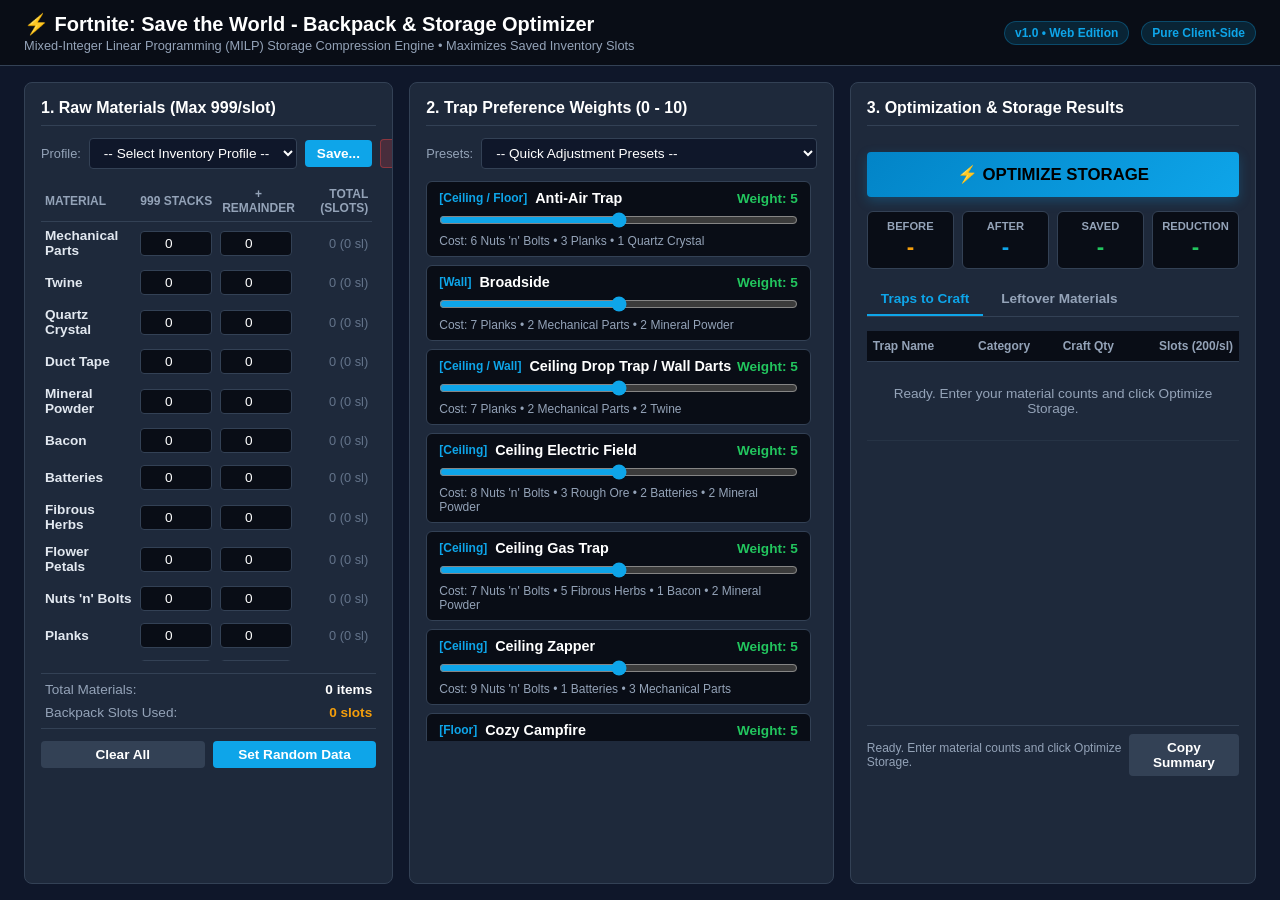
==== docs/index.html @ 81fbc513 "Initial commit" ====
<!DOCTYPE html>
<html lang="en">
<head>
    <meta charset="UTF-8">
    <meta name="viewport" content="width=device-width, initial-scale=1.0">
    <title>Fortnite: STW - Backpack & Storage Optimizer</title>
    <link rel="stylesheet" href="css/style.css">
    <!-- Favicon -->
    <link rel="icon" href="data:image/svg+xml,<svg xmlns=%22http://www.w3.org/2000/svg%22 viewBox=%220 0 100 100%22><text y=%22.9em%22 font-size=%2290%22>⚡</text></svg>">
</head>
<body>

    <!-- Top App Header -->
    <header class="app-header">
        <div class="header-left">
            <h1>⚡ Fortnite: Save the World - Backpack & Storage Optimizer</h1>
            <p>Mixed-Integer Linear Programming (MILP) Storage Compression Engine • Maximizes Saved Inventory Slots</p>
        </div>
        <div class="header-right">
            <span class="badge-version">v1.0 • Web Edition</span>
            <span class="badge-version">Pure Client-Side</span>
        </div>
    </header>

    <!-- 3-Column Layout -->
    <main class="optimizer-container">

        <!-- Column 1: Raw Materials Input -->
        <section class="panel-card">
            <div class="panel-header">
                <h2>1. Raw Materials (Max 999/slot)</h2>
            </div>

            <!-- Profile Selector -->
            <div class="profile-row">
                <label for="materialProfileSelect">Profile:</label>
                <select id="materialProfileSelect">
                    <option value="">-- Select Inventory Profile --</option>
                </select>
                <button id="saveProfileBtn" class="btn-primary" title="Save current quantities as a custom profile">Save...</button>
                <button id="deleteProfileBtn" class="btn-danger" title="Delete selected custom profile">Delete</button>
            </div>

            <!-- 12 Materials Table -->
            <div class="materials-list-container">
                <table class="materials-table">
                    <thead>
                        <tr>
                            <th>Material</th>
                            <th class="center">999 Stacks</th>
                            <th class="center">+ Remainder</th>
                            <th class="right">Total (Slots)</th>
                        </tr>
                    </thead>
                    <tbody id="materialsTableBody">
                        <!-- Rendered dynamically by app.js -->
                    </tbody>
                </table>
            </div>

            <!-- Bottom Stats -->
            <div class="stats-box">
                <div class="stats-label">Total Materials:</div>
                <div class="stats-val" id="totalItemsStat">0 items</div>
                <div class="stats-label">Backpack Slots Used:</div>
                <div class="stats-val highlight" id="totalSlotsStat">0 slots</div>
            </div>

            <!-- Quick Action Buttons -->
            <div class="panel-actions">
                <button id="clearMatsBtn" class="btn-secondary">Clear All</button>
                <button id="randomMatsBtn" class="btn-primary">Set Random Data</button>
            </div>
        </section>

        <!-- Column 2: Trap Preference Weights -->
        <section class="panel-card">
            <div class="panel-header">
                <h2>2. Trap Preference Weights (0 - 10)</h2>
            </div>

            <!-- Preset Selector -->
            <div class="profile-row">
                <label for="trapPresetSelect">Presets:</label>
                <select id="trapPresetSelect">
                    <option value="">-- Quick Adjustment Presets --</option>
                    <option value="all_5">Balanced (All Weights = 5)</option>
                    <option value="all_10">Max Crafting (All Weights = 10)</option>
                    <option value="damage">Damage Traps Heavy (Walls & Ceilings)</option>
                    <option value="floor_heavy">Floor Traps Heavy</option>
                </select>
            </div>

            <!-- 18 Traps Alphabetical List -->
            <div class="traps-list-container" id="trapsListContainer">
                <!-- Rendered dynamically by app.js -->
            </div>
        </section>

        <!-- Column 3: Optimization & Storage Results -->
        <section class="panel-card results-panel">
            <div class="panel-header">
                <h2>3. Optimization & Storage Results</h2>
            </div>

            <!-- Large Action Button -->
            <button id="optimizeBtn" class="btn-large">⚡ OPTIMIZE STORAGE</button>

            <!-- 4 Metric Cards -->
            <div class="metrics-grid">
                <div class="metric-card">
                    <div class="metric-card-title">Before</div>
                    <div class="metric-card-val warning" id="metricBefore">-</div>
                </div>
                <div class="metric-card">
                    <div class="metric-card-title">After</div>
                    <div class="metric-card-val accent" id="metricAfter">-</div>
                </div>
                <div class="metric-card">
                    <div class="metric-card-title">Saved</div>
                    <div class="metric-card-val success" id="metricSaved">-</div>
                </div>
                <div class="metric-card">
                    <div class="metric-card-title">Reduction</div>
                    <div class="metric-card-val success" id="metricReduction">-</div>
                </div>
            </div>

            <!-- Tabs: Traps to Craft & Leftovers -->
            <div class="tabs-header">
                <button class="tab-btn active" id="tabTrapsBtn">Traps to Craft</button>
                <button class="tab-btn" id="tabMatsBtn">Leftover Materials</button>
            </div>

            <!-- Tab 1: Traps Table -->
            <div class="tab-content active" id="tabTrapsContent">
                <table class="results-table">
                    <thead>
                        <tr>
                            <th>Trap Name</th>
                            <th class="center">Category</th>
                            <th class="center">Craft Qty</th>
                            <th class="right">Slots (200/sl)</th>
                        </tr>
                    </thead>
                    <tbody id="trapsTableBody">
                        <tr>
                            <td colspan="4" class="center" style="color:var(--text-muted); padding: 24px;">
                                Ready. Enter your material counts and click Optimize Storage.
                            </td>
                        </tr>
                    </tbody>
                </table>
            </div>

            <!-- Tab 2: Leftovers Table -->
            <div class="tab-content" id="tabMatsContent">
                <table class="results-table">
                    <thead>
                        <tr>
                            <th>Material</th>
                            <th class="center">Remaining</th>
                            <th class="center">Slots (999/sl)</th>
                            <th class="right">Consumed</th>
                        </tr>
                    </thead>
                    <tbody id="leftoversTableBody">
                        <tr>
                            <td colspan="4" class="center" style="color:var(--text-muted); padding: 24px;">
                                Ready. Enter your material counts and click Optimize Storage.
                            </td>
                        </tr>
                    </tbody>
                </table>
            </div>

            <!-- Bottom Status Bar & Copy Button -->
            <div class="status-bar">
                <span id="statusText">Ready. Enter material counts and click Optimize Storage.</span>
                <button id="copySummaryBtn" class="btn-secondary">Copy Summary</button>
            </div>
        </section>

    </main>

    <!-- Scripts: Offline local solver first, with fallback to CDN -->
    <script src="js/solver.js"></script>
    <script>
        // Fallback to CDN if local solver.js fails to load
        if (typeof solver === 'undefined') {
            document.write('<script src="https://cdn.jsdelivr.net/npm/javascript-lp-solver@0.4.24/prod/solver.js"><\/script>');
        }
    </script>
    <script src="js/recipes.js"></script>
    <script src="js/optimizer.js"></script>
    <script src="js/app.js"></script>
</body>
</html>
---- docs/css/style.css ----
/* Fortnite STW Backpack & Storage Optimizer - Stylesheet */

:root {
    --bg-dark: #0f172a;
    --card-bg: #1e293b;
    --header-bg: #090d16;
    --border-color: #334155;
    --border-hover: #475569;
    --text-main: #f8fafc;
    --text-muted: #94a3b8;
    --accent: #0ea5e9;
    --accent-hover: #0284c7;
    --success: #22c55e;
    --warning: #f59e0b;
    --danger: #ef4444;
    --radius: 8px;
    --font-family: -apple-system, BlinkMacSystemFont, "Segoe UI", Roboto, "Helvetica Neue", Arial, sans-serif;
}

* {
    box-sizing: border-box;
    margin: 0;
    padding: 0;
}

body {
    background-color: var(--bg-dark);
    color: var(--text-main);
    font-family: var(--font-family);
    min-height: 100vh;
    display: flex;
    flex-direction: column;
}

/* App Header */
header.app-header {
    background-color: var(--header-bg);
    border-bottom: 1px solid var(--border-color);
    padding: 12px 24px;
    display: flex;
    justify-content: space-between;
    align-items: center;
    flex-wrap: wrap;
    gap: 12px;
}

.header-left h1 {
    font-size: 1.25rem;
    font-weight: 700;
    color: #fff;
    display: flex;
    align-items: center;
    gap: 8px;
}

.header-left p {
    font-size: 0.8rem;
    color: var(--text-muted);
    margin-top: 2px;
}

.header-right {
    display: flex;
    align-items: center;
    gap: 12px;
}

.badge-version {
    background: rgba(14, 165, 233, 0.15);
    color: var(--accent);
    border: 1px solid rgba(14, 165, 233, 0.3);
    padding: 4px 10px;
    border-radius: 9999px;
    font-size: 0.75rem;
    font-weight: 600;
}

/* Main 3-Column Grid */
main.optimizer-container {
    flex: 1;
    display: grid;
    grid-template-columns: 1fr 1.15fr 1.1fr;
    gap: 16px;
    padding: 16px 24px;
}

@media (max-width: 1200px) {
    main.optimizer-container {
        grid-template-columns: 1fr;
    }
}

/* Section Cards */
.panel-card {
    background-color: var(--card-bg);
    border: 1px solid var(--border-color);
    border-radius: var(--radius);
    display: flex;
    flex-direction: column;
    padding: 16px;
    overflow: hidden;
}

.panel-header {
    margin-bottom: 12px;
    border-bottom: 1px solid var(--border-color);
    padding-bottom: 8px;
}

.panel-header h2 {
    font-size: 1rem;
    font-weight: 700;
    color: #fff;
}

/* Profile Selector Row */
.profile-row {
    display: flex;
    align-items: center;
    gap: 8px;
    margin-bottom: 12px;
}

.profile-row label {
    font-size: 0.8rem;
    color: var(--text-muted);
    white-space: nowrap;
}

select, input[type="text"] {
    background: #0f172a;
    border: 1px solid var(--border-color);
    color: #fff;
    border-radius: 4px;
    padding: 6px 10px;
    font-size: 0.85rem;
    outline: none;
    transition: border-color 0.15s;
}

select:focus, input[type="text"]:focus {
    border-color: var(--accent);
}

select {
    flex: 1;
}

/* Buttons */
button {
    font-family: inherit;
    font-size: 0.85rem;
    font-weight: 600;
    border: none;
    border-radius: 4px;
    padding: 6px 12px;
    cursor: pointer;
    transition: all 0.15s ease;
    display: inline-flex;
    align-items: center;
    justify-content: center;
    gap: 6px;
}

.btn-primary {
    background-color: var(--accent);
    color: #fff;
}
.btn-primary:hover {
    background-color: var(--accent-hover);
}

.btn-secondary {
    background-color: #334155;
    color: #fff;
}
.btn-secondary:hover {
    background-color: #475569;
}

.btn-danger {
    background-color: rgba(239, 68, 68, 0.2);
    color: var(--danger);
    border: 1px solid rgba(239, 68, 68, 0.4);
}
.btn-danger:hover {
    background-color: rgba(239, 68, 68, 0.35);
}

.btn-large {
    padding: 12px 20px;
    font-size: 1.05rem;
    font-weight: 700;
    width: 100%;
    background: linear-gradient(135deg, #0284c7, #0ea5e9);
    box-shadow: 0 4px 12px rgba(14, 165, 233, 0.25);
}
.btn-large:hover {
    filter: brightness(1.1);
}

/* Materials Table / List */
.materials-list-container {
    flex: 1;
    overflow-y: auto;
    max-height: 480px;
    padding-right: 4px;
}

.materials-table {
    width: 100%;
    border-collapse: collapse;
}

.materials-table th {
    font-size: 0.75rem;
    text-transform: uppercase;
    color: var(--text-muted);
    font-weight: 600;
    padding: 6px 4px;
    text-align: left;
    border-bottom: 1px solid var(--border-color);
}

.materials-table th.center { text-align: center; }
.materials-table th.right { text-align: right; }

.materials-table td {
    padding: 6px 4px;
    vertical-align: middle;
}

.materials-table tr:hover {
    background-color: rgba(255, 255, 255, 0.02);
}

.mat-name {
    font-size: 0.85rem;
    font-weight: 600;
    color: #e2e8f0;
}

.num-input {
    width: 72px;
    background: #090d16;
    border: 1px solid var(--border-color);
    color: #fff;
    border-radius: 4px;
    padding: 4px 6px;
    font-size: 0.85rem;
    text-align: center;
}

.num-input:focus {
    border-color: var(--accent);
}

.slot-badge {
    font-size: 0.8rem;
    color: var(--text-muted);
    text-align: right;
    white-space: nowrap;
}

/* Material Panel Footer Stats */
.stats-box {
    margin-top: 12px;
    border-top: 1px solid var(--border-color);
    border-bottom: 1px solid var(--border-color);
    padding: 8px 4px;
    display: grid;
    grid-template-columns: 1fr 1fr;
    gap: 8px;
    font-size: 0.85rem;
}

.stats-label {
    color: var(--text-muted);
}

.stats-val {
    font-weight: 700;
    color: #fff;
    text-align: right;
}

.stats-val.highlight {
    color: var(--warning);
}

.panel-actions {
    display: flex;
    gap: 8px;
    margin-top: 12px;
}

.panel-actions button {
    flex: 1;
}

/* Trap Preference Panel */
.traps-list-container {
    flex: 1;
    overflow-y: auto;
    max-height: 560px;
    padding-right: 6px;
    display: flex;
    flex-direction: column;
    gap: 8px;
}

.trap-card {
    background: #090d16;
    border: 1px solid var(--border-color);
    border-radius: 6px;
    padding: 8px 12px;
    display: flex;
    flex-direction: column;
    gap: 6px;
}

.trap-card:hover {
    border-color: var(--border-hover);
}

.trap-card-header {
    display: flex;
    justify-content: space-between;
    align-items: center;
}

.trap-title-area {
    display: flex;
    align-items: center;
    gap: 8px;
}

.trap-category {
    font-size: 0.75rem;
    color: var(--accent);
    font-weight: 600;
}

.trap-name {
    font-size: 0.9rem;
    font-weight: 700;
    color: #fff;
}

.weight-badge {
    font-size: 0.85rem;
    font-weight: 700;
    color: var(--success);
}

.weight-badge.zero {
    color: var(--text-muted);
}

.trap-slider-row {
    display: flex;
    align-items: center;
    gap: 12px;
}

.trap-slider {
    flex: 1;
    accent-color: var(--accent);
    cursor: pointer;
}

.trap-cost-row {
    font-size: 0.75rem;
    color: var(--text-muted);
    text-align: left;
    display: flex;
    align-items: center;
    flex-wrap: wrap;
    gap: 6px;
}

/* Results Panel */
.results-panel {
    display: flex;
    flex-direction: column;
    gap: 14px;
}

.metrics-grid {
    display: grid;
    grid-template-columns: repeat(4, 1fr);
    gap: 8px;
}

.metric-card {
    background: #090d16;
    border: 1px solid var(--border-color);
    border-radius: 6px;
    padding: 8px 6px;
    text-align: center;
}

.metric-card-title {
    font-size: 0.7rem;
    color: var(--text-muted);
    text-transform: uppercase;
    font-weight: 600;
}

.metric-card-val {
    font-size: 1.4rem;
    font-weight: 800;
    margin-top: 2px;
}

.metric-card-val.warning { color: var(--warning); }
.metric-card-val.accent { color: var(--accent); }
.metric-card-val.success { color: var(--success); }

/* Tabs */
.tabs-header {
    display: flex;
    border-bottom: 1px solid var(--border-color);
    gap: 4px;
}

.tab-btn {
    background: transparent;
    color: var(--text-muted);
    border: none;
    border-bottom: 2px solid transparent;
    border-radius: 0;
    padding: 8px 14px;
    font-size: 0.85rem;
}

.tab-btn:hover {
    color: #fff;
}

.tab-btn.active {
    color: var(--accent);
    border-bottom-color: var(--accent);
}

.tab-content {
    display: none;
    flex: 1;
    overflow-y: auto;
    max-height: 380px;
}

.tab-content.active {
    display: block;
}

/* Results Tables */
.results-table {
    width: 100%;
    border-collapse: collapse;
    font-size: 0.85rem;
}

.results-table th {
    background: #090d16;
    border-bottom: 1px solid var(--border-color);
    padding: 8px 6px;
    text-align: left;
    font-size: 0.75rem;
    color: var(--text-muted);
    font-weight: 600;
}

.results-table th.center { text-align: center; }
.results-table th.right { text-align: right; }

.results-table td {
    padding: 8px 6px;
    border-bottom: 1px solid rgba(51, 65, 85, 0.4);
}

.results-table td.center { text-align: center; }
.results-table td.right { text-align: right; }

.results-table tr:hover {
    background: rgba(255, 255, 255, 0.02);
}

/* Status Bar */
.status-bar {
    display: flex;
    justify-content: space-between;
    align-items: center;
    border-top: 1px solid var(--border-color);
    padding-top: 8px;
    font-size: 0.75rem;
    color: var(--text-muted);
}

/* Custom Scrollbars */
::-webkit-scrollbar {
    width: 6px;
    height: 6px;
}

::-webkit-scrollbar-track {
    background: transparent;
}

::-webkit-scrollbar-thumb {
    background: #334155;
    border-radius: 3px;
}

::-webkit-scrollbar-thumb:hover {
    background: #475569;
}
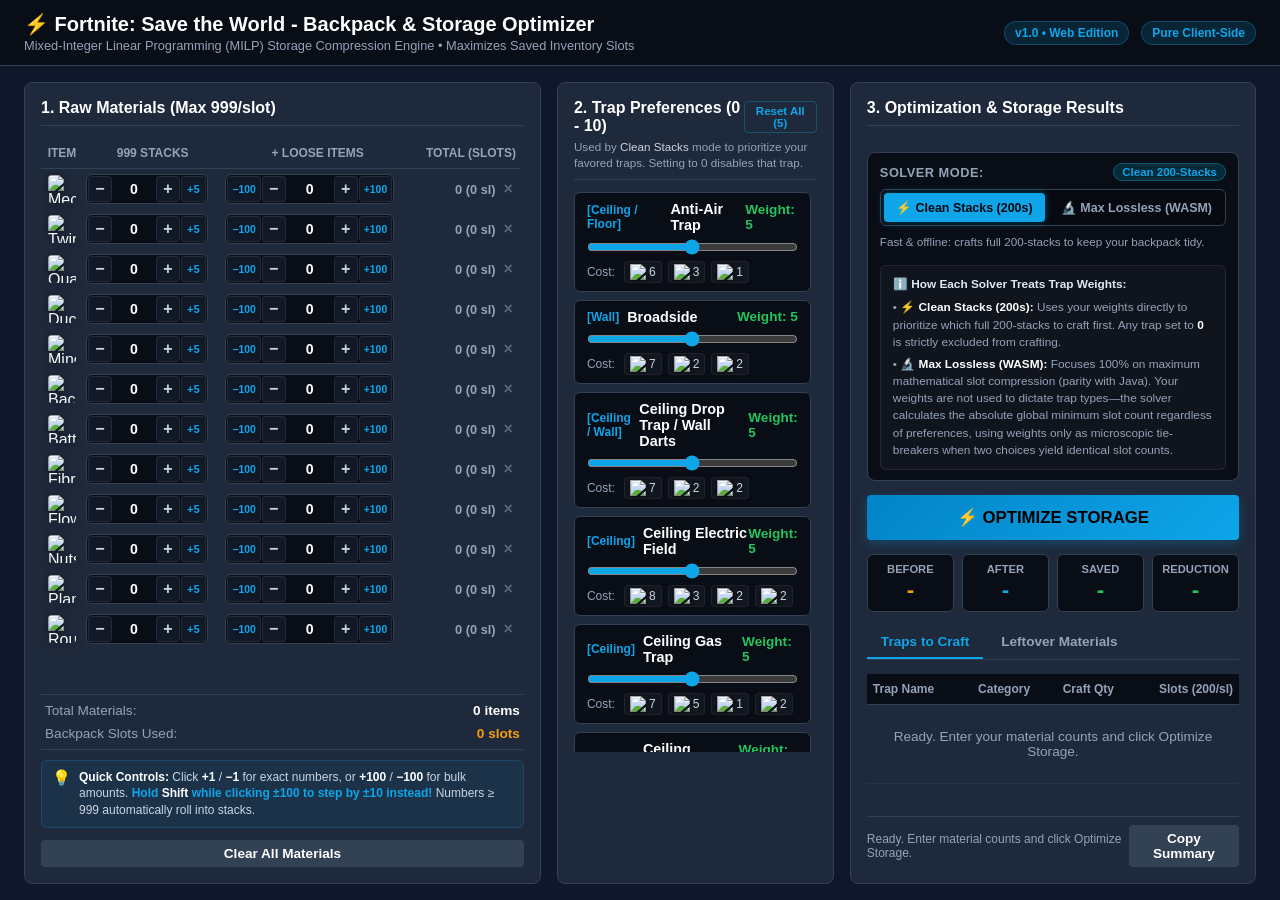
==== commit a9321b85: "More user-friendly GUI but still problems with very large inventories" ====
--- a/docs/index.html
+++ b/docs/index.html
@@ -31,24 +31,14 @@
                 <h2>1. Raw Materials (Max 999/slot)</h2>
             </div>
 
-            <!-- Profile Selector -->
-            <div class="profile-row">
-                <label for="materialProfileSelect">Profile:</label>
-                <select id="materialProfileSelect">
-                    <option value="">-- Select Inventory Profile --</option>
-                </select>
-                <button id="saveProfileBtn" class="btn-primary" title="Save current quantities as a custom profile">Save...</button>
-                <button id="deleteProfileBtn" class="btn-danger" title="Delete selected custom profile">Delete</button>
-            </div>
-
-            <!-- 12 Materials Table -->
+            <!-- 12 Materials Table with Tactile Steppers -->
             <div class="materials-list-container">
                 <table class="materials-table">
                     <thead>
                         <tr>
-                            <th>Material</th>
+                            <th class="center" style="width: 42px;">Item</th>
                             <th class="center">999 Stacks</th>
-                            <th class="center">+ Remainder</th>
+                            <th class="center">+ Loose Items</th>
                             <th class="right">Total (Slots)</th>
                         </tr>
                     </thead>
@@ -66,32 +56,31 @@
                 <div class="stats-val highlight" id="totalSlotsStat">0 slots</div>
             </div>
 
-            <!-- Quick Action Buttons -->
+            <!-- Tip Box for Steppers -->
+            <div class="tip-box">
+                <span class="tip-icon">💡</span>
+                <span class="tip-text">
+                    <strong>Quick Controls:</strong> Click <strong>+1</strong> / <strong>−1</strong> for exact numbers, or <strong>+100</strong> / <strong>−100</strong> for bulk amounts. <em>Hold <strong>Shift</strong> while clicking ±100 to step by ±10 instead!</em> Numbers ≥ 999 automatically roll into stacks.
+                </span>
+            </div>
+
+            <!-- Action Buttons -->
             <div class="panel-actions">
-                <button id="clearMatsBtn" class="btn-secondary">Clear All</button>
-                <button id="randomMatsBtn" class="btn-primary">Set Random Data</button>
+                <button id="clearMatsBtn" class="btn-secondary">Clear All Materials</button>
             </div>
         </section>
 
         <!-- Column 2: Trap Preference Weights -->
         <section class="panel-card">
             <div class="panel-header">
-                <h2>2. Trap Preference Weights (0 - 10)</h2>
-            </div>
-
-            <!-- Preset Selector -->
-            <div class="profile-row">
-                <label for="trapPresetSelect">Presets:</label>
-                <select id="trapPresetSelect">
-                    <option value="">-- Quick Adjustment Presets --</option>
-                    <option value="all_5">Balanced (All Weights = 5)</option>
-                    <option value="all_10">Max Crafting (All Weights = 10)</option>
-                    <option value="damage">Damage Traps Heavy (Walls & Ceilings)</option>
-                    <option value="floor_heavy">Floor Traps Heavy</option>
-                </select>
-            </div>
-
-            <!-- 18 Traps Alphabetical List -->
+                <div style="display:flex; justify-content:space-between; align-items:center;">
+                    <h2>2. Trap Preferences (0 - 10)</h2>
+                    <button id="resetWeightsBtn" class="btn-small-link" title="Reset all trap weights to balanced default (5)">Reset All (5)</button>
+                </div>
+                <p class="panel-subtitle">Used by <em>Clean Stacks</em> mode to prioritize your favored traps. Setting to 0 disables that trap.</p>
+            </div>
+
+            <!-- 17 Traps Alphabetical List -->
             <div class="traps-list-container" id="trapsListContainer">
                 <!-- Rendered dynamically by app.js -->
             </div>
@@ -101,6 +90,32 @@
         <section class="panel-card results-panel">
             <div class="panel-header">
                 <h2>3. Optimization & Storage Results</h2>
+            </div>
+
+            <!-- Optimization Mode Selector -->
+            <div class="solver-mode-box">
+                <div class="solver-mode-header">
+                    <span class="solver-mode-title">Solver Mode:</span>
+                    <span class="mode-badge" id="currentModeBadge">Clean 200-Stacks</span>
+                </div>
+                <div class="mode-toggle-group">
+                    <button type="button" class="mode-toggle-btn active" id="modeCleanBtn" data-mode="clean_stacks">
+                        ⚡ Clean Stacks (200s)
+                    </button>
+                    <button type="button" class="mode-toggle-btn" id="modeWasmBtn" data-mode="exact_wasm">
+                        🔬 Max Lossless (WASM)
+                    </button>
+                </div>
+                <p class="solver-mode-caption" id="solverModeCaption">
+                    Fast &amp; offline: crafts full 200-stacks to keep your backpack tidy.
+                </p>
+
+                <!-- Verbose Weights & Solver Tip -->
+                <div class="solver-weights-tip">
+                    <div class="tip-title">ℹ️ How Each Solver Treats Trap Weights:</div>
+                    <p>• <strong>⚡ Clean Stacks (200s):</strong> Uses your weights directly to prioritize which full 200-stacks to craft first. Any trap set to <strong>0</strong> is strictly excluded from crafting.</p>
+                    <p>• <strong>🔬 Max Lossless (WASM):</strong> Focuses 100% on maximum mathematical slot compression (parity with Java). Your weights are not used to dictate trap types—the solver calculates the absolute global minimum slot count regardless of preferences, using weights only as microscopic tie-breakers when two choices yield identical slot counts.</p>
+                </div>
             </div>
 
             <!-- Large Action Button -->
--- a/docs/css/style.css
+++ b/docs/css/style.css
@@ -79,7 +79,7 @@
 main.optimizer-container {
     flex: 1;
     display: grid;
-    grid-template-columns: 1fr 1.15fr 1.1fr;
+    grid-template-columns: 1.4fr 0.75fr 1.1fr;
     gap: 16px;
     padding: 16px 24px;
 }
@@ -199,11 +199,39 @@
     filter: brightness(1.1);
 }
 
+.btn-small-link {
+    background: transparent;
+    color: var(--accent);
+    border: 1px solid rgba(0, 210, 255, 0.25);
+    border-radius: 4px;
+    padding: 3px 8px;
+    font-size: 0.72rem;
+    font-weight: 700;
+    cursor: pointer;
+    transition: all 0.15s ease;
+}
+
+.btn-small-link:hover {
+    background: rgba(0, 210, 255, 0.15);
+    border-color: var(--accent);
+    color: #fff;
+}
+
+/* Hide default browser up/down arrows */
+input[type=number]::-webkit-inner-spin-button, 
+input[type=number]::-webkit-outer-spin-button { 
+    -webkit-appearance: none; 
+    margin: 0; 
+}
+input[type=number] {
+    -moz-appearance: textfield;
+}
+
 /* Materials Table / List */
 .materials-list-container {
     flex: 1;
     overflow-y: auto;
-    max-height: 480px;
+    max-height: 560px;
     padding-right: 4px;
 }
 
@@ -217,7 +245,7 @@
     text-transform: uppercase;
     color: var(--text-muted);
     font-weight: 600;
-    padding: 6px 4px;
+    padding: 8px 4px;
     text-align: left;
     border-bottom: 1px solid var(--border-color);
 }
@@ -226,40 +254,283 @@
 .materials-table th.right { text-align: right; }
 
 .materials-table td {
-    padding: 6px 4px;
+    padding: 5px 3px;
     vertical-align: middle;
 }
 
 .materials-table tr:hover {
-    background-color: rgba(255, 255, 255, 0.02);
+    background-color: rgba(255, 255, 255, 0.03);
 }
 
 .mat-name {
     font-size: 0.85rem;
     font-weight: 600;
     color: #e2e8f0;
-}
-
-.num-input {
-    width: 72px;
+    white-space: nowrap;
+}
+
+.mat-icon-cell {
+    width: 38px;
+    text-align: center;
+    padding: 2px 4px;
+}
+
+.mat-icon {
+    width: 28px;
+    height: 28px;
+    object-fit: contain;
+    vertical-align: middle;
+    filter: drop-shadow(0 2px 4px rgba(0, 0, 0, 0.45));
+    transition: transform 0.15s ease;
+    border-radius: 4px;
+    cursor: help;
+    display: inline-block;
+}
+
+.mat-icon:hover {
+    transform: scale(1.25);
+}
+
+.cost-item {
+    display: inline-flex;
+    align-items: center;
+    gap: 3px;
+    background: rgba(255, 255, 255, 0.04);
+    padding: 2px 5px;
+    border-radius: 4px;
+    border: 1px solid rgba(255, 255, 255, 0.06);
+    font-size: 0.75rem;
+    color: #cbd5e1;
+}
+
+.cost-icon {
+    width: 16px;
+    height: 16px;
+    object-fit: contain;
+    vertical-align: middle;
+    filter: drop-shadow(0 1px 2px rgba(0, 0, 0, 0.5));
+}
+
+/* Tactile Stepper Box */
+.stepper-box {
+    display: inline-flex;
+    align-items: center;
     background: #090d16;
     border: 1px solid var(--border-color);
-    color: #fff;
-    border-radius: 4px;
-    padding: 4px 6px;
-    font-size: 0.85rem;
+    border-radius: 6px;
+    padding: 1px;
+    gap: 1px;
+    transition: border-color 0.2s ease, box-shadow 0.2s ease;
+}
+
+.stepper-box:focus-within {
+    border-color: var(--accent);
+    box-shadow: 0 0 6px rgba(0, 210, 255, 0.25);
+}
+
+.step-btn {
+    width: 24px;
+    height: 26px;
+    background: #111827;
+    border: 1px solid rgba(255, 255, 255, 0.08);
+    color: #cbd5e1;
+    font-size: 1rem;
+    font-weight: 800;
+    line-height: 1;
+    border-radius: 4px;
+    cursor: pointer;
+    display: flex;
+    align-items: center;
+    justify-content: center;
+    transition: all 0.15s ease;
+    user-select: none;
+    padding: 0;
+}
+
+.step-btn:hover {
+    background: var(--accent);
+    color: #050811;
+    border-color: var(--accent);
+}
+
+.step-btn:active {
+    transform: scale(0.92);
+}
+
+.step-input {
+    width: 42px;
+    background: transparent;
+    border: none;
+    color: #fff;
+    font-size: 0.88rem;
+    font-weight: 700;
     text-align: center;
-}
-
-.num-input:focus {
+    padding: 2px 2px;
+    outline: none;
+}
+
+.step-input.loose-input {
+    width: 46px;
+}
+
+.step-quick-btn {
+    background: #111827;
+    border: 1px solid rgba(255, 255, 255, 0.08);
+    color: var(--accent);
+    font-size: 0.7rem;
+    font-weight: 700;
+    padding: 0 5px;
+    height: 26px;
+    border-radius: 4px;
+    cursor: pointer;
+    transition: all 0.15s ease;
+    user-select: none;
+}
+
+.step-quick-btn:hover {
+    background: rgba(0, 210, 255, 0.2);
     border-color: var(--accent);
+}
+
+.step-quick-btn:active {
+    transform: scale(0.92);
+}
+
+/* Loose 100/10 Buttons */
+.step-btn-100 {
+    font-size: 0.65rem;
+    font-weight: 700;
+    padding: 0 4px;
+    height: 26px;
+    background: #111827;
+    border: 1px solid rgba(255, 255, 255, 0.08);
+    color: var(--accent);
+    border-radius: 4px;
+    cursor: pointer;
+    display: inline-flex;
+    align-items: center;
+    justify-content: center;
+    transition: all 0.15s ease;
+    user-select: none;
+    white-space: nowrap;
+}
+
+.step-btn-100:hover {
+    background: rgba(0, 210, 255, 0.2);
+    border-color: var(--accent);
+    color: #fff;
+}
+
+.step-btn-100:active {
+    transform: scale(0.92);
+}
+
+/* Helper Tip Box */
+.tip-box {
+    background: rgba(14, 165, 233, 0.08);
+    border: 1px solid rgba(14, 165, 233, 0.2);
+    border-radius: 6px;
+    padding: 8px 10px;
+    margin-top: 10px;
+    display: flex;
+    align-items: flex-start;
+    gap: 8px;
+    font-size: 0.75rem;
+    line-height: 1.4;
+    color: #cbd5e1;
+}
+
+.tip-icon {
+    font-size: 0.95rem;
+    flex-shrink: 0;
+    line-height: 1.2;
+}
+
+.tip-text strong {
+    color: #fff;
+}
+
+.tip-text em {
+    color: var(--accent);
+    font-style: normal;
+    font-weight: 600;
+}
+
+.panel-subtitle {
+    font-size: 0.73rem;
+    color: var(--text-muted);
+    margin-top: 4px;
+    line-height: 1.35;
+}
+
+.panel-subtitle em {
+    color: #cbd5e1;
+    font-style: normal;
+}
+
+/* Solver Weights Explanation Card */
+.solver-weights-tip {
+    background: rgba(255, 255, 255, 0.03);
+    border: 1px solid rgba(255, 255, 255, 0.08);
+    border-radius: 6px;
+    padding: 10px 12px;
+    margin-top: 8px;
+    font-size: 0.74rem;
+    line-height: 1.45;
+    color: #94a3b8;
+}
+
+.solver-weights-tip .tip-title {
+    font-weight: 700;
+    color: #e2e8f0;
+    margin-bottom: 6px;
+    display: flex;
+    align-items: center;
+    gap: 5px;
+}
+
+.solver-weights-tip p {
+    margin: 5px 0 0 0;
+}
+
+.solver-weights-tip strong {
+    color: #fff;
+}
+
+.total-cell {
+    display: flex;
+    align-items: center;
+    justify-content: flex-end;
+    gap: 4px;
 }
 
 .slot-badge {
     font-size: 0.8rem;
     color: var(--text-muted);
-    text-align: right;
+    font-weight: 600;
     white-space: nowrap;
+}
+
+.row-clear-btn {
+    background: transparent;
+    border: none;
+    color: var(--text-muted);
+    font-size: 1rem;
+    cursor: pointer;
+    padding: 0 4px;
+    line-height: 1;
+    border-radius: 4px;
+    transition: all 0.15s;
+    opacity: 0.5;
+}
+
+.materials-table tr:hover .row-clear-btn {
+    opacity: 1;
+}
+
+.row-clear-btn:hover {
+    color: var(--danger);
+    background: rgba(255, 75, 75, 0.15);
 }
 
 /* Material Panel Footer Stats */
@@ -386,6 +657,85 @@
     gap: 14px;
 }
 
+/* Solver Mode Selector */
+.solver-mode-box {
+    background: #090d16;
+    border: 1px solid var(--border-color);
+    border-radius: 8px;
+    padding: 10px 12px;
+    display: flex;
+    flex-direction: column;
+    gap: 8px;
+}
+
+.solver-mode-header {
+    display: flex;
+    justify-content: space-between;
+    align-items: center;
+}
+
+.solver-mode-title {
+    font-size: 0.8rem;
+    font-weight: 700;
+    color: var(--text-muted);
+    text-transform: uppercase;
+    letter-spacing: 0.5px;
+}
+
+.mode-badge {
+    font-size: 0.72rem;
+    font-weight: 700;
+    padding: 2px 8px;
+    border-radius: 12px;
+    background: rgba(0, 210, 255, 0.15);
+    color: var(--accent);
+    border: 1px solid rgba(0, 210, 255, 0.3);
+}
+
+.mode-toggle-group {
+    display: flex;
+    gap: 6px;
+    background: #060910;
+    padding: 3px;
+    border-radius: 6px;
+    border: 1px solid var(--border-color);
+}
+
+.mode-toggle-btn {
+    flex: 1;
+    background: transparent;
+    border: none;
+    border-radius: 4px;
+    color: var(--text-muted);
+    padding: 7px 10px;
+    font-size: 0.78rem;
+    font-weight: 700;
+    cursor: pointer;
+    transition: all 0.2s ease;
+    text-align: center;
+    white-space: nowrap;
+}
+
+.mode-toggle-btn:hover {
+    color: #fff;
+    background: rgba(255, 255, 255, 0.05);
+}
+
+.mode-toggle-btn.active {
+    background: var(--accent);
+    color: #050811;
+    font-weight: 800;
+    box-shadow: 0 0 10px rgba(0, 210, 255, 0.3);
+}
+
+.solver-mode-caption {
+    font-size: 0.73rem;
+    color: var(--text-muted);
+    margin: 0;
+    line-height: 1.3;
+}
+
+
 .metrics-grid {
     display: grid;
     grid-template-columns: repeat(4, 1fr);
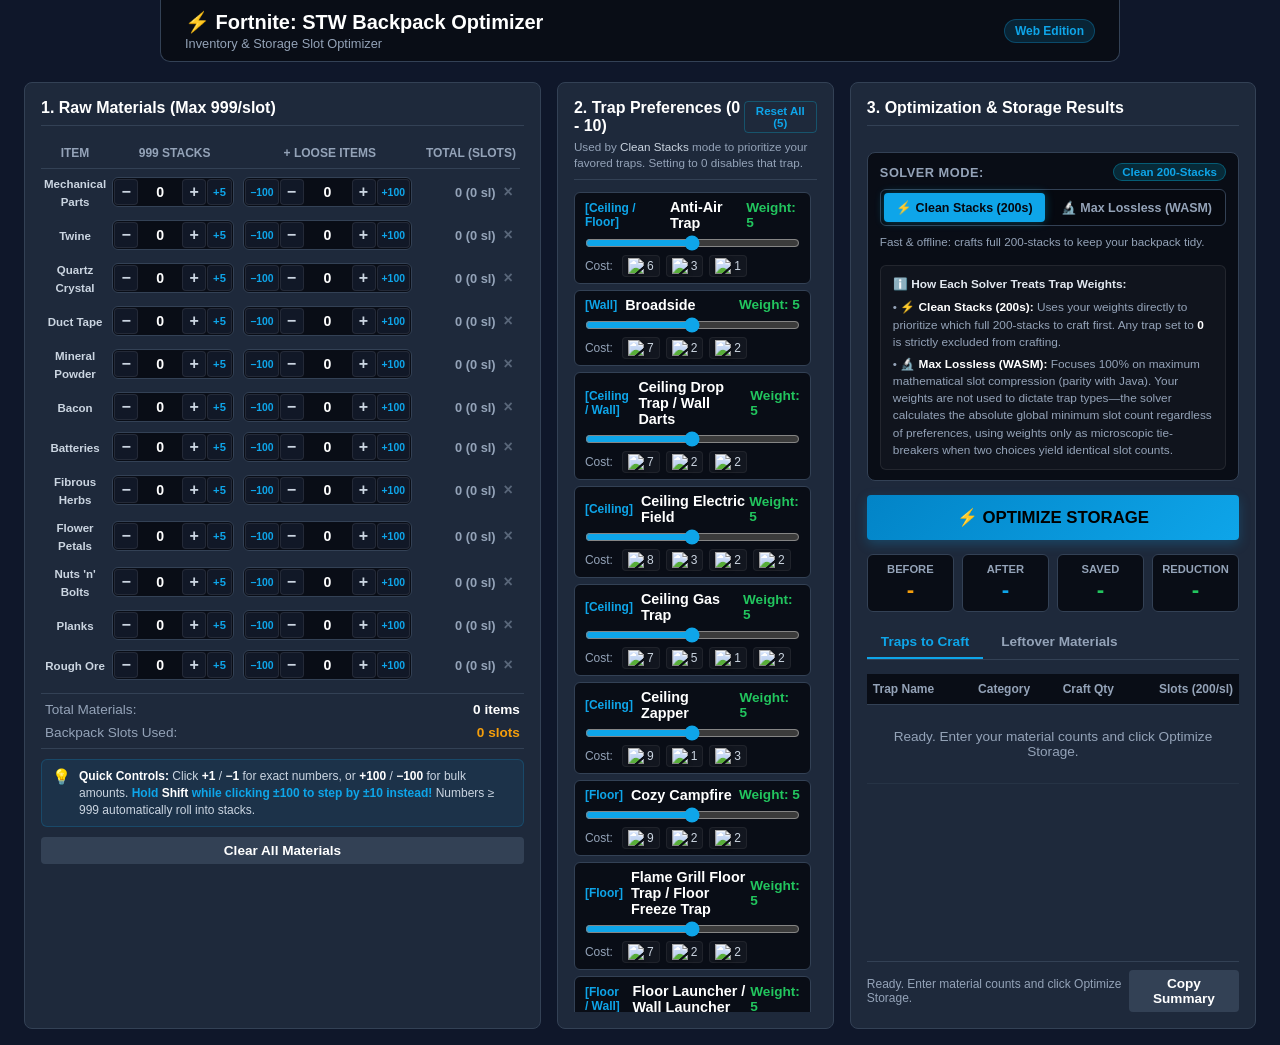
==== commit a2c02975: "Button now gives visual feedback while optimising. Fixing ingredient icons" ====
--- a/docs/index.html
+++ b/docs/index.html
@@ -13,12 +13,11 @@
     <!-- Top App Header -->
     <header class="app-header">
         <div class="header-left">
-            <h1>⚡ Fortnite: Save the World - Backpack & Storage Optimizer</h1>
-            <p>Mixed-Integer Linear Programming (MILP) Storage Compression Engine • Maximizes Saved Inventory Slots</p>
+            <h1>⚡ Fortnite: STW Backpack Optimizer</h1>
+            <p>Inventory &amp; Storage Slot Optimizer</p>
         </div>
         <div class="header-right">
-            <span class="badge-version">v1.0 • Web Edition</span>
-            <span class="badge-version">Pure Client-Side</span>
+            <span class="badge-version">Web Edition</span>
         </div>
     </header>
 
--- a/docs/css/style.css
+++ b/docs/css/style.css
@@ -35,13 +35,18 @@
 /* App Header */
 header.app-header {
     background-color: var(--header-bg);
-    border-bottom: 1px solid var(--border-color);
-    padding: 12px 24px;
+    border: 1px solid var(--border-color);
+    border-top: none;
+    border-radius: 0 0 10px 10px;
+    padding: 10px 24px;
     display: flex;
     justify-content: space-between;
     align-items: center;
     flex-wrap: wrap;
     gap: 12px;
+    max-width: 960px;
+    margin: 0 auto 4px auto;
+    width: 95%;
 }
 
 .header-left h1 {
@@ -229,9 +234,8 @@
 
 /* Materials Table / List */
 .materials-list-container {
-    flex: 1;
-    overflow-y: auto;
-    max-height: 560px;
+    flex: 0 0 auto;
+    overflow-y: visible;
     padding-right: 4px;
 }
 
@@ -535,7 +539,7 @@
 
 /* Material Panel Footer Stats */
 .stats-box {
-    margin-top: 12px;
+    margin-top: 8px;
     border-top: 1px solid var(--border-color);
     border-bottom: 1px solid var(--border-color);
     padding: 8px 4px;
@@ -562,7 +566,7 @@
 .panel-actions {
     display: flex;
     gap: 8px;
-    margin-top: 12px;
+    margin-top: 10px;
 }
 
 .panel-actions button {
@@ -573,21 +577,21 @@
 .traps-list-container {
     flex: 1;
     overflow-y: auto;
-    max-height: 560px;
+    max-height: 820px;
     padding-right: 6px;
     display: flex;
     flex-direction: column;
-    gap: 8px;
+    gap: 6px;
 }
 
 .trap-card {
     background: #090d16;
     border: 1px solid var(--border-color);
     border-radius: 6px;
-    padding: 8px 12px;
+    padding: 6px 10px;
     display: flex;
     flex-direction: column;
-    gap: 6px;
+    gap: 4px;
 }
 
 .trap-card:hover {
